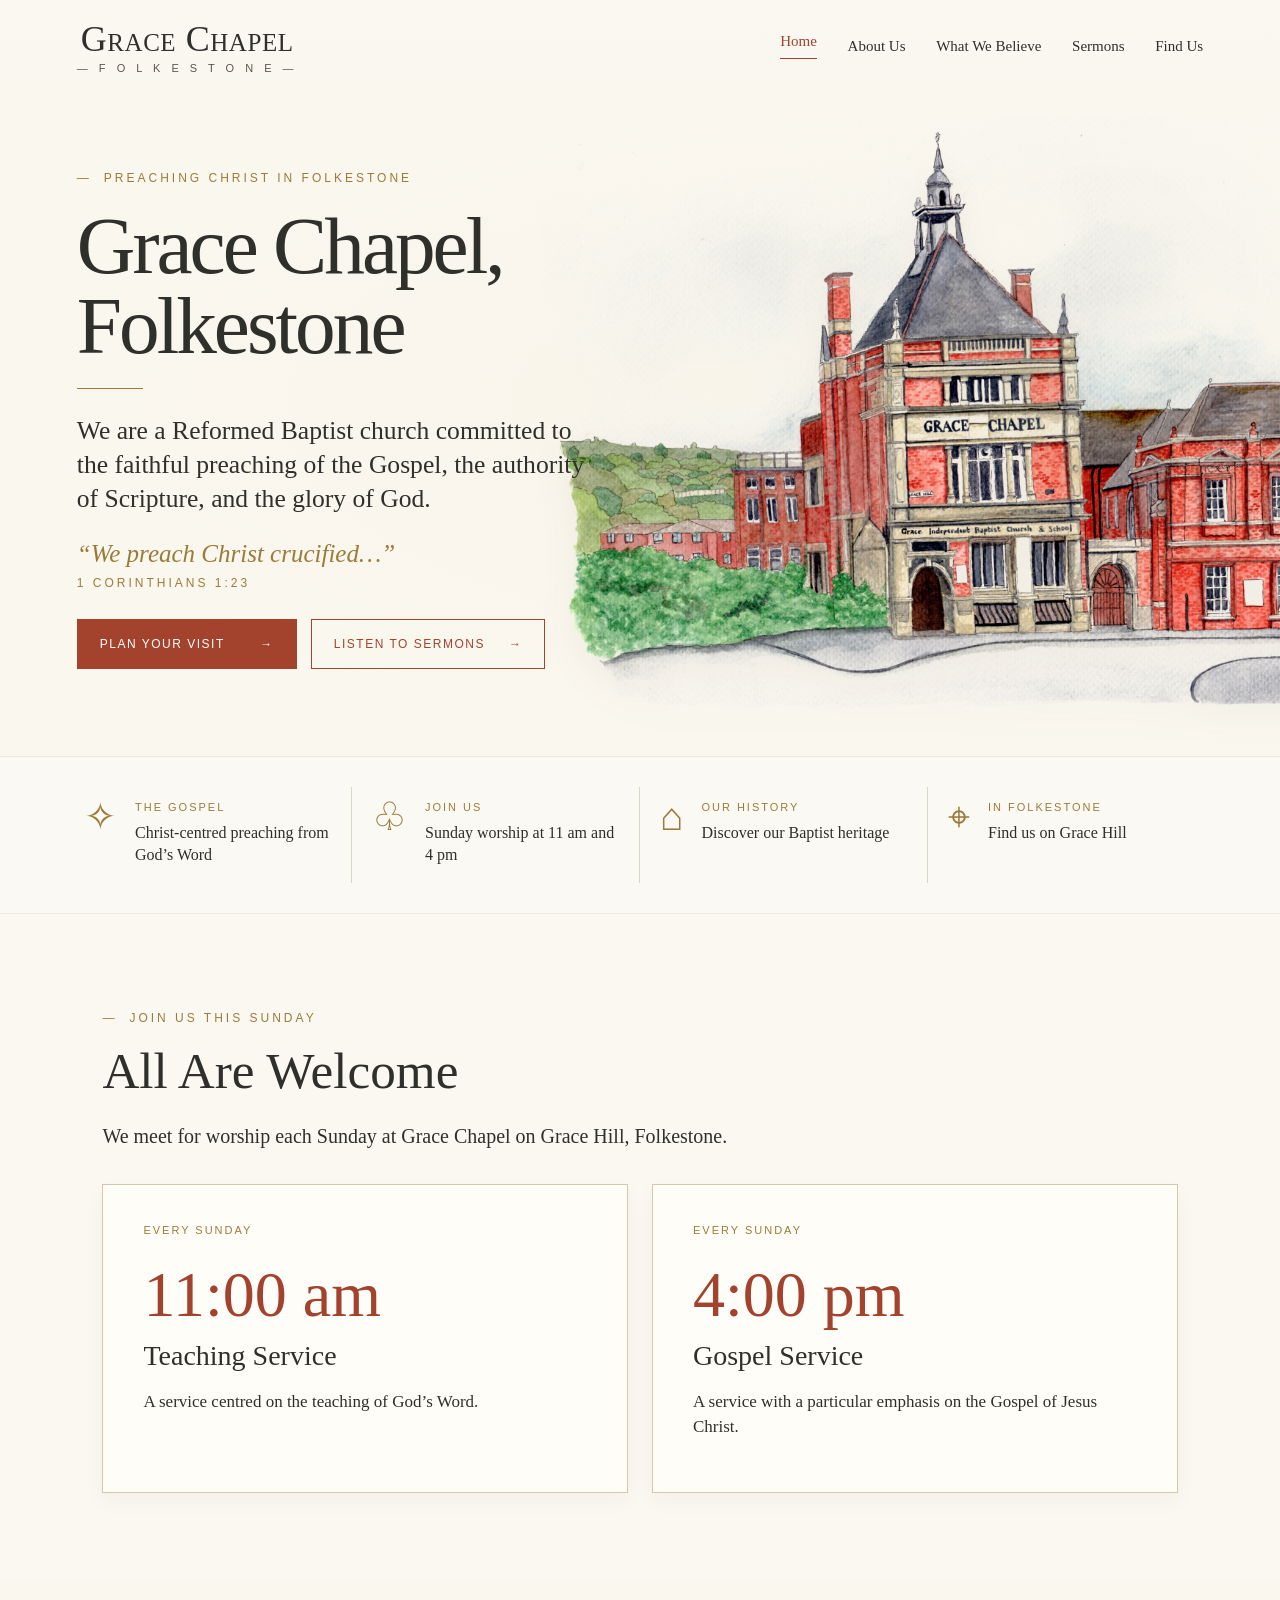
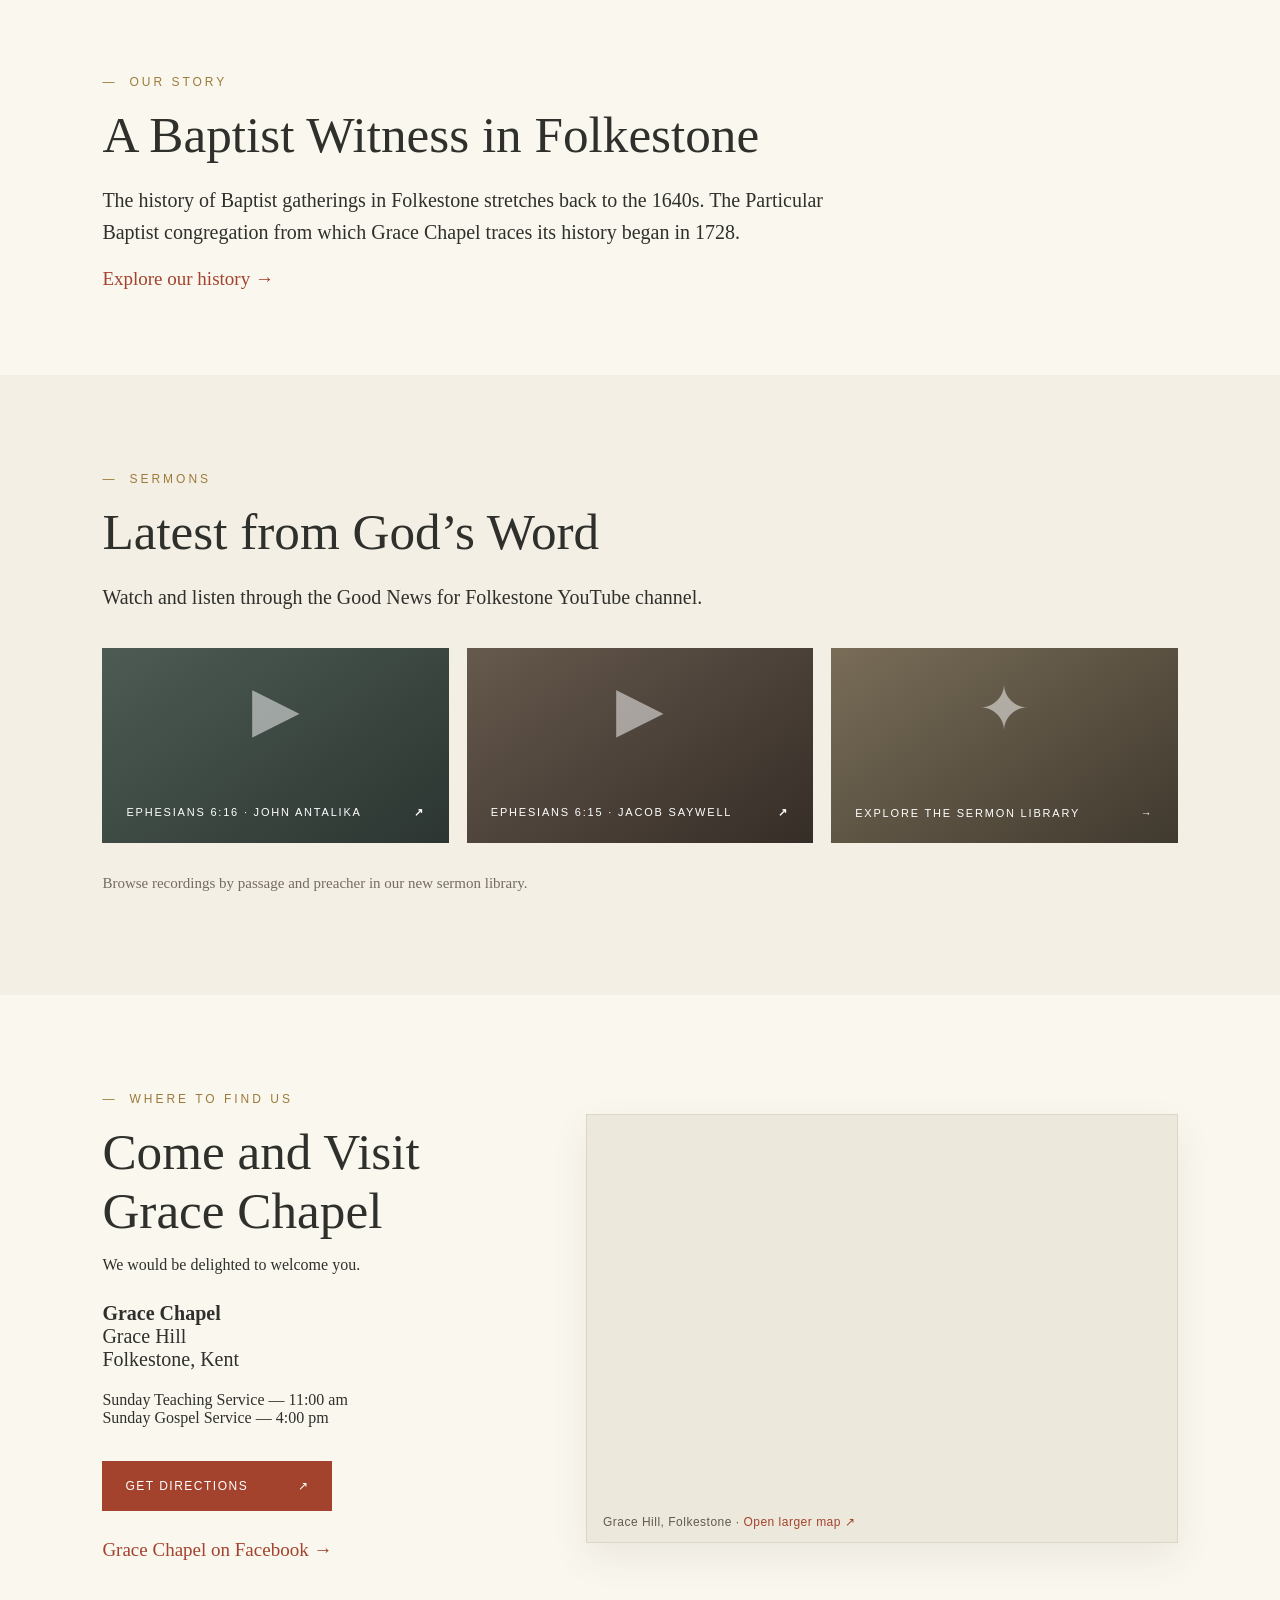
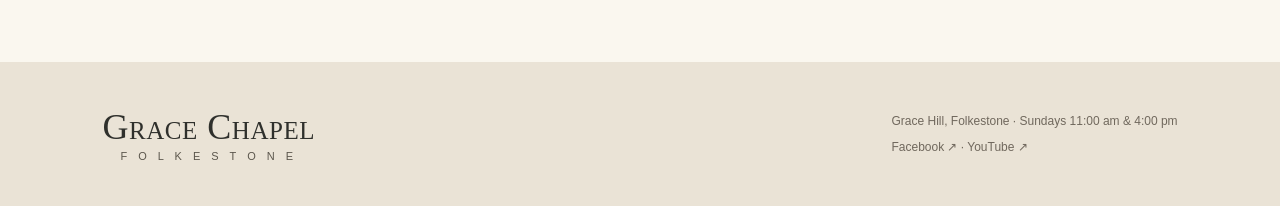
==== grace-chapel-v6 2/index.html @ 2b835fc9 "Add files via upload" ====
<!doctype html><html lang="en"><head><meta charset="utf-8"><meta name="viewport" content="width=device-width,initial-scale=1"><meta name="description" content="Grace Chapel Folkestone — a Reformed Baptist church on Grace Hill."><title>Welcome | Grace Chapel Folkestone</title><link rel="stylesheet" href="styles.css"></head><body><header class="site-header"><a class="brand" href="index.html"><span>Grace Chapel</span><small>— F O L K E S T O N E —</small></a><button class="menu-toggle" aria-label="Toggle navigation" aria-controls="nav" aria-expanded="false">☰</button><nav id="nav"><a href="index.html" aria-current="page">Home</a><a href="about.html">About Us</a><a href="beliefs.html">What We Believe</a><a href="sermons.html">Sermons</a><a href="index.html#visit">Find Us</a></nav></header><main><section class="hero" id="home"><div class="hero-copy"><p class="eyebrow">PREACHING CHRIST IN FOLKESTONE</p><h1>Grace Chapel,<br>Folkestone</h1><div class="rule"></div><p class="intro">We are a Reformed Baptist church committed to the faithful preaching of the Gospel, the authority of Scripture, and the glory of God.</p><p class="verse">“We preach Christ crucified…”</p><p class="reference">1 CORINTHIANS 1:23</p><div class="actions"><a class="button primary" href="#visit">Plan Your Visit <span>→</span></a><a class="button outline" href="sermons.html">Listen to Sermons <span>→</span></a></div></div><div class="hero-art"><img src="assets/chapel-watercolour.png" alt="Watercolour painting of Grace Chapel, Folkestone"></div></section><section class="features" aria-label="Explore Grace Chapel"><a href="beliefs.html"><span class="icon">✧</span><div><strong>THE GOSPEL</strong><p>Christ-centred preaching from God’s Word</p></div></a><a href="index.html#sunday"><span class="icon">♧</span><div><strong>JOIN US</strong><p>Sunday worship at 11 am and 4 pm</p></div></a><a href="about.html"><span class="icon">⌂</span><div><strong>OUR HISTORY</strong><p>Discover our Baptist heritage</p></div></a><a href="index.html#visit"><span class="icon">⌖</span><div><strong>IN FOLKESTONE</strong><p>Find us on Grace Hill</p></div></a></section><section class="content sunday" id="sunday"><p class="eyebrow">JOIN US THIS SUNDAY</p><h2>All Are Welcome</h2><p>We meet for worship each Sunday at Grace Chapel on Grace Hill, Folkestone.</p><div class="service-grid"><article class="service-card"><span>EVERY SUNDAY</span><strong>11:00 am</strong><h3>Teaching Service</h3><p>A service centred on the teaching of God’s Word.</p></article><article class="service-card"><span>EVERY SUNDAY</span><strong>4:00 pm</strong><h3>Gospel Service</h3><p>A service with a particular emphasis on the Gospel of Jesus Christ.</p></article></div></section><section class="content"><p class="eyebrow">OUR STORY</p><h2>A Baptist Witness in Folkestone</h2><p>The history of Baptist gatherings in Folkestone stretches back to the 1640s. The Particular Baptist congregation from which Grace Chapel traces its history began in 1728.</p><a class="text-link" href="about.html">Explore our history →</a></section><section class="content shaded sermons"><p class="eyebrow">SERMONS</p><h2>Latest from God’s Word</h2><p>Watch and listen through the Good News for Folkestone YouTube channel.</p><div class="sermon-tiles"><a href="https://www.youtube.com/watch?v=BIn6iBzFqns" target="_blank" rel="noopener"><span class="sermon-art">▶</span><span>EPHESIANS 6:16 · JOHN ANTALIKA <b>↗</b></span></a><a href="https://www.youtube.com/watch?v=5wMyLLupa9E" target="_blank" rel="noopener"><span class="sermon-art">▶</span><span>EPHESIANS 6:15 · JACOB SAYWELL <b>↗</b></span></a><a href="sermons.html"><span class="sermon-art">✦</span><span>EXPLORE THE SERMON LIBRARY <b>→</b></span></a></div><p class="note">Browse recordings by passage and preacher in our new sermon library.</p></section><section class="content find-us" id="visit"><div class="find-copy"><p class="eyebrow">WHERE TO FIND US</p><h2>Come and Visit<br>Grace Chapel</h2><p>We would be delighted to welcome you.</p><p class="visit-detail"><strong>Grace Chapel</strong><br>Grace Hill<br>Folkestone, Kent</p><p>Sunday Teaching Service — 11:00 am<br>Sunday Gospel Service — 4:00 pm</p><a class="button primary directions" href="https://www.google.com/maps/search/?api=1&amp;query=Grace+Chapel+Grace+Hill+Folkestone" target="_blank" rel="noopener">Get Directions <span>↗</span></a><p class="social-link"><a class="text-link" href="https://www.facebook.com/gracechapelfolkestone" target="_blank" rel="noopener">Grace Chapel on Facebook →</a></p></div><div class="map-frame"><iframe title="Map of Grace Hill, Folkestone" src="https://maps.google.com/maps?q=Grace%20Chapel%20Grace%20Hill%20Folkestone&amp;output=embed" loading="lazy" referrerpolicy="no-referrer-when-downgrade"></iframe><div class="map-caption">Grace Hill, Folkestone · <a href="https://www.google.com/maps/search/?api=1&amp;query=Grace+Chapel+Grace+Hill+Folkestone" target="_blank" rel="noopener">Open larger map ↗</a></div></div></section></main><footer><div class="brand"><span>Grace Chapel</span><small>F O L K E S T O N E</small></div><div><p>Grace Hill, Folkestone · Sundays 11:00 am &amp; 4:00 pm</p><p><a href="https://www.facebook.com/gracechapelfolkestone" target="_blank" rel="noopener">Facebook ↗</a> · <a href="https://www.youtube.com/@goodnews4folkestone" target="_blank" rel="noopener">YouTube ↗</a></p></div></footer><script src="script.js"></script></body></html>
---- grace-chapel-v6 2/styles.css ----
:root{--cream:#f8f5ed;--cream2:#f2ede2;--ink:#2f302c;--brick:#9c432e;--gold:#967c40;--line:#ded6c5}*{box-sizing:border-box}html{scroll-behavior:smooth}body{margin:0;background:var(--cream);color:var(--ink);font-family:Georgia,'Times New Roman',serif}a{color:inherit;text-decoration:none}.site-header{height:100px;padding:20px clamp(24px,6vw,96px);display:flex;align-items:center;justify-content:space-between;gap:28px;background:var(--cream)}.brand{display:flex;flex-direction:column;align-items:center;white-space:nowrap}.brand span{font-size:32px;font-variant:small-caps;letter-spacing:.025em}.brand small{font-family:Arial,sans-serif;font-size:11px;letter-spacing:2px;color:#5b564c}.site-header nav{display:flex;gap:clamp(12px,2.4vw,35px);align-items:center}.site-header nav a{font-size:15px;white-space:nowrap}.site-header nav a:hover,.text-link:hover{color:var(--brick)}.menu-toggle{display:none}.hero{min-height:640px;display:grid;grid-template-columns:45% 55%;align-items:center;padding:35px 4% 60px 6%;overflow:hidden}.hero-copy{position:relative;z-index:2;max-width:630px}.eyebrow,.reference{font:12px Arial,sans-serif;letter-spacing:3px;color:var(--gold)}.eyebrow:before{content:'—';margin-right:12px}.hero h1{font-size:clamp(55px,6.3vw,104px);font-weight:400;line-height:1.01;letter-spacing:-3px;margin:24px 0}.rule{height:1px;width:66px;background:var(--gold);margin:20px 0}.intro{font-size:clamp(19px,2vw,28px);line-height:1.32;max-width:590px;margin:25px 0}.verse{font-size:25px;font-style:italic;color:var(--gold);margin:22px 0 8px}.reference{margin:0 0 29px}.actions{display:flex;flex-wrap:wrap;gap:14px}.button{display:inline-flex;gap:24px;justify-content:space-between;align-items:center;border:1px solid var(--brick);padding:17px 22px;text-transform:uppercase;font:12px Arial,sans-serif;letter-spacing:1.5px;min-width:220px}.primary{background:var(--brick);color:white}.outline{color:var(--brick)}.button:hover{filter:brightness(.92)}.hero-art img{width:115%;max-width:none;display:block;margin-left:-7%;filter:drop-shadow(0 15px 16px rgba(74,55,33,.05))}.features{display:grid;grid-template-columns:repeat(4,1fr);padding:35px 5%;background:#fdfbf6;border-top:1px solid #eee8db;border-bottom:1px solid #eee8db}.features a{display:flex;gap:18px;padding:10px 20px;border-right:1px solid var(--line)}.features a:last-child{border:0}.features .icon{font-size:39px;color:var(--gold);line-height:1}.features strong{font:11px Arial,sans-serif;letter-spacing:2px;color:var(--gold)}.features p{font-size:16px;line-height:1.35;margin:7px 0}.content{padding:85px max(8%,24px);scroll-margin-top:20px}.content h2{font-size:clamp(36px,4vw,60px);font-weight:400;margin:16px 0}.content>p:not(.eyebrow){font-size:20px;line-height:1.6;max-width:760px}.shaded{background:var(--cream2)}.text-link{color:var(--brick);font-size:19px}.note{font-size:15px!important;color:#746c60}footer{background:#eae3d6;padding:40px 8%;display:flex;justify-content:space-between;align-items:center;gap:30px}footer p{font:12px Arial,sans-serif;color:#70685d}@media(max-width:1050px){.site-header nav{gap:12px}.site-header nav a{font-size:12px}.brand span{font-size:25px}.hero{grid-template-columns:1fr 1fr}.features{grid-template-columns:repeat(2,1fr)}.features a:nth-child(2){border:0}}@media(max-width:760px){.site-header{height:75px;padding:15px 22px}.brand span{font-size:25px}.menu-toggle{display:block;border:0;background:transparent;font-size:25px}.site-header nav{display:none;position:absolute;top:75px;left:0;right:0;background:#fdfbf6;padding:24px;z-index:10;flex-direction:column;align-items:flex-start;box-shadow:0 8px 12px #0001}.site-header nav.open{display:flex}.site-header nav a{font-size:17px;padding:5px}.hero{display:flex;flex-direction:column;padding:38px 25px 20px;min-height:unset}.hero h1{font-size:clamp(52px,12vw,80px);letter-spacing:-2px}.hero-art{width:100%;margin-top:25px}.hero-art img{width:110%;margin-left:-5%}.intro{font-size:21px}.features{grid-template-columns:1fr;padding:15px 22px}.features a{border:0;border-bottom:1px solid var(--line)!important}.features a:last-child{border:0!important}.content{padding:60px 26px}footer{flex-direction:column;text-align:center}.button{min-width:unset;width:100%}}

/* Version 2 — closer to the approved visual reference */
:root{--cream:#faf7ef;--cream2:#f4efe5;--brick:#a3432d;--gold:#9b7b3a}
.site-header{height:92px;background:linear-gradient(180deg,#faf8f1,#faf7ef)}
.brand span{font-size:36px;font-variant:small-caps;letter-spacing:.015em}
.brand small{letter-spacing:4px;margin-top:2px}
.site-header nav a:first-child{color:var(--brick);border-bottom:1px solid var(--brick);padding-bottom:10px}
.hero{min-height:650px;padding-top:25px;padding-bottom:45px;background:radial-gradient(ellipse at 70% 48%,#f8f4e9 0%,#faf7ef 70%);grid-template-columns:45% 55%}
.hero h1{font-size:clamp(58px,6.35vw,106px);line-height:.98;margin:22px 0}
.hero-art img{width:119%;margin-left:-10%}
.features{background:#fbf9f3;padding-top:30px;padding-bottom:30px}
.sermons .sermon-tiles{display:grid;grid-template-columns:repeat(3,1fr);gap:18px;margin:35px 0 28px}
.sermon-tiles a{min-height:195px;background:linear-gradient(145deg,#4d5b54,#2c3531);color:#fff;display:flex;flex-direction:column;justify-content:space-between;padding:24px;transition:transform .2s}
.sermon-tiles a:nth-child(2){background:linear-gradient(145deg,#66594d,#352d27)}
.sermon-tiles a:nth-child(3){background:linear-gradient(145deg,#796d58,#40392e)}
.sermon-tiles a:hover{transform:translateY(-3px)}
.sermon-art{font-size:62px;opacity:.5;text-align:center}
.sermon-tiles a>span:last-child{font:11px Arial,sans-serif;letter-spacing:1.8px;display:flex;justify-content:space-between;gap:10px}
.find-us{display:grid;grid-template-columns:42% 58%;align-items:center;gap:55px;padding-right:calc(8% + 55px);background:#faf7ef}
.find-us .visit-detail{font-size:20px;margin-top:28px}
.find-us .note{font-size:15px!important;line-height:1.6}
.find-us .directions{margin-top:18px;min-width:230px}
.find-us .social-link{margin-top:28px}
.map-frame{border:1px solid #ded6c5;background:#ede8dc;padding:8px;box-shadow:0 15px 35px #483c2815}
.map-frame iframe{display:block;width:100%;height:380px;border:0;filter:saturate(.75)}
.map-caption{font:12px Arial,sans-serif;letter-spacing:.5px;color:#625a4d;padding:12px 8px 5px}
.map-caption a{color:var(--brick)}
@media(max-width:1050px){.find-us{grid-template-columns:1fr;gap:25px;padding-right:8%}.hero-art img{width:115%}}
@media(max-width:760px){.site-header{height:75px}.brand span{font-size:25px}.hero{min-height:0;padding-top:35px}.hero h1{font-size:clamp(52px,12vw,80px)}.hero-art img{width:110%;margin-left:-5%}.sermons .sermon-tiles{grid-template-columns:1fr}.sermon-tiles a{min-height:150px}.find-us{padding:60px 26px;gap:24px}.map-frame iframe{height:300px}}

/* V3: enlarge the original watercolour, without altering the rest of the page */
@media(min-width:1051px){
 .hero{grid-template-columns:43% 57%;padding-right:0}
 .hero-art{min-width:0;display:flex;align-items:center;justify-content:flex-start}
 .hero-art img{width:130%;max-width:none;margin-left:-8%;height:auto}
}
@media(min-width:761px) and (max-width:1050px){
 .hero-art img{width:132%;max-width:none;margin-left:-13%;height:auto}
}
@media(max-width:760px){
 .hero-art{width:100%;margin-top:20px}
 .hero-art img{width:118%;max-width:none;margin-left:-9%;height:auto}
}

/* V4 multi-page design */
.site-header nav a:first-child{color:inherit;border:0;padding:0}.site-header nav a[aria-current="page"]{color:var(--brick);border-bottom:1px solid var(--brick);padding-bottom:8px}
.page-hero{background:radial-gradient(ellipse at 85% 25%,#eee7d7,transparent 55%),var(--cream2);padding:90px max(8%,24px) 75px;border-bottom:1px solid var(--line)}.page-hero h1{font-weight:400;font-size:clamp(48px,6vw,90px);line-height:1.07;margin:20px 0}.page-hero>p:last-child{font-size:23px;line-height:1.5;max-width:800px}.long-form{max-width:1040px;margin:0 auto;padding:65px 28px 105px}.long-form section{margin-bottom:65px;scroll-margin-top:40px}.long-form h2{font-size:clamp(30px,3vw,45px);font-weight:400;color:#493e32;margin:30px 0}.long-form p,.long-form li,.long-form blockquote{font-size:19px;line-height:1.78}.long-form a{color:var(--brick);text-decoration:underline;text-underline-offset:4px}.long-form blockquote{margin:28px 0;padding:25px 34px;border-left:3px solid var(--gold);background:var(--cream2);font-style:italic}.on-page{display:flex;gap:20px;flex-wrap:wrap;padding:20px 0 32px;margin-bottom:38px;border-bottom:1px solid var(--line)}.on-page a{font:13px Arial,sans-serif;letter-spacing:1px}.belief-list{padding-left:34px}.belief-list li{padding:0 0 24px 12px}.belief-list li::marker{color:var(--brick);font-weight:bold}.history-period{margin-bottom:70px}.history-period h2{border-bottom:1px solid var(--line);padding-bottom:16px}.timeline{border-left:2px solid #d9c7aa;margin-left:12px}.timeline-item{position:relative;padding:0 0 25px 36px;display:grid;grid-template-columns:135px 1fr;gap:22px}.timeline-item:before{content:"";position:absolute;left:-7px;top:9px;width:12px;height:12px;border-radius:50%;background:var(--brick)}.timeline-item strong{color:var(--brick);font-size:19px}.timeline-item p{margin:0}.sunday{background:#fbf8f1}.service-grid{display:grid;grid-template-columns:repeat(2,1fr);gap:24px;margin-top:32px}.service-card{border:1px solid #d5c6ac;padding:35px 40px;background:#fffdf8;box-shadow:0 8px 20px #3e34200a}.service-card>span{font:11px Arial,sans-serif;letter-spacing:2px;color:var(--gold)}.service-card>strong{display:block;font-size:clamp(44px,5vw,72px);font-weight:400;color:var(--brick);margin:20px 0 8px}.service-card h3{font-size:28px;font-weight:400;margin:8px 0}.service-card p{font-size:17px;line-height:1.5}.sermon-tiles{display:grid;grid-template-columns:repeat(3,1fr);gap:18px;margin:35px 0 28px}.sermon-tiles a{min-height:195px;background:linear-gradient(145deg,#4d5b54,#2c3531);color:#fff;display:flex;flex-direction:column;justify-content:space-between;padding:24px;transition:transform .2s}.sermon-tiles a:nth-child(2){background:linear-gradient(145deg,#66594d,#352d27)}.sermon-tiles a:nth-child(3){background:linear-gradient(145deg,#796d58,#40392e)}.sermon-tiles a:hover{transform:translateY(-3px)}.sermon-art{font-size:62px;opacity:.5;text-align:center}.sermon-tiles a>span:last-child{font:11px Arial,sans-serif;letter-spacing:1.8px;display:flex;justify-content:space-between;gap:10px}
@media(max-width:760px){.page-hero{padding:60px 26px}.long-form{padding:40px 24px}.timeline-item{grid-template-columns:1fr;gap:3px;padding-left:24px}.timeline-item p{font-size:17px}.service-grid,.sermon-tiles{grid-template-columns:1fr}.service-card{padding:27px}.long-form blockquote{padding:20px}.long-form p,.long-form li,.long-form blockquote{font-size:17px}}

/* V5 sermon library */
.sermon-library{max-width:1450px;margin:auto}.library-intro{display:flex;justify-content:space-between;gap:30px;align-items:end}.catalogue-status,.result-count{font:13px Arial,sans-serif;color:#716658}.featured-sermon{display:grid;grid-template-columns:48% 52%;background:#eae2d3;margin:30px 0 55px;min-height:330px}.featured-art{background:#343b37;display:flex;align-items:center}.featured-art img{width:100%;height:100%;object-fit:cover}.featured-copy{padding:42px}.featured-copy h3{font-size:clamp(32px,3vw,50px);font-weight:400;margin:12px 0}.featured-copy p{font-size:17px;line-height:1.55}.featured-copy .button{margin-top:15px}.library-controls{display:grid;grid-template-columns:2fr 1fr 1fr 1fr;gap:16px;margin:30px 0}.library-controls label{display:flex;flex-direction:column;gap:10px;font:12px Arial,sans-serif;text-transform:uppercase;letter-spacing:1px;color:#625749}.library-controls input,.library-controls select{border:1px solid #cfc4b0;background:#fffdf8;padding:14px;font:15px Arial,sans-serif;width:100%;min-width:0;color:var(--ink)}.library-grid{display:grid;grid-template-columns:repeat(3,minmax(0,1fr));gap:25px;margin-top:24px}.library-card{background:#fffdf8;border:1px solid var(--line);box-shadow:0 8px 20px #3e34200a;overflow:hidden}.sermon-image{border:0;padding:0;cursor:pointer;background:#34413b;position:relative;display:block;width:100%;aspect-ratio:16/9}.sermon-image img{width:100%;height:100%;object-fit:cover}.play-mark{position:absolute;top:50%;left:50%;transform:translate(-50%,-50%);border-radius:50%;background:#a3432de8;color:white;width:58px;height:58px;display:grid;place-items:center}.sermon-card-body{padding:25px}.sermon-card-body h3{font-size:27px;font-weight:400;margin:10px 0}.sermon-meta{font:13px Arial,sans-serif;color:#786d5f}.sermon-excerpt{font-size:16px;line-height:1.55}.watch-link{border:0;padding:10px 0;background:transparent;color:var(--brick);font:16px Georgia,serif;cursor:pointer}.sermon-dialog{padding:0;border:1px solid #b6a78e;max-width:850px;width:calc(100% - 30px);max-height:90vh;background:var(--cream);color:var(--ink)}.sermon-dialog::backdrop{background:#161713bb}.dialog-close{display:block;margin-left:auto;padding:15px 20px;border:0;background:var(--cream);cursor:pointer}.sermon-dialog iframe{width:100%;aspect-ratio:16/9;border:0;display:block}.dialog-body{padding:25px 35px 35px}.dialog-body h2{font-size:35px;font-weight:400}.dialog-body p{line-height:1.6}.dialog-body #dialog-description{white-space:pre-line}@media(max-width:950px){.library-controls{grid-template-columns:1fr 1fr}.library-grid{grid-template-columns:1fr 1fr}}@media(max-width:650px){.library-intro{display:block}.featured-sermon{grid-template-columns:1fr}.featured-art{aspect-ratio:16/9}.featured-copy{padding:25px}.library-controls,.library-grid{grid-template-columns:1fr}}
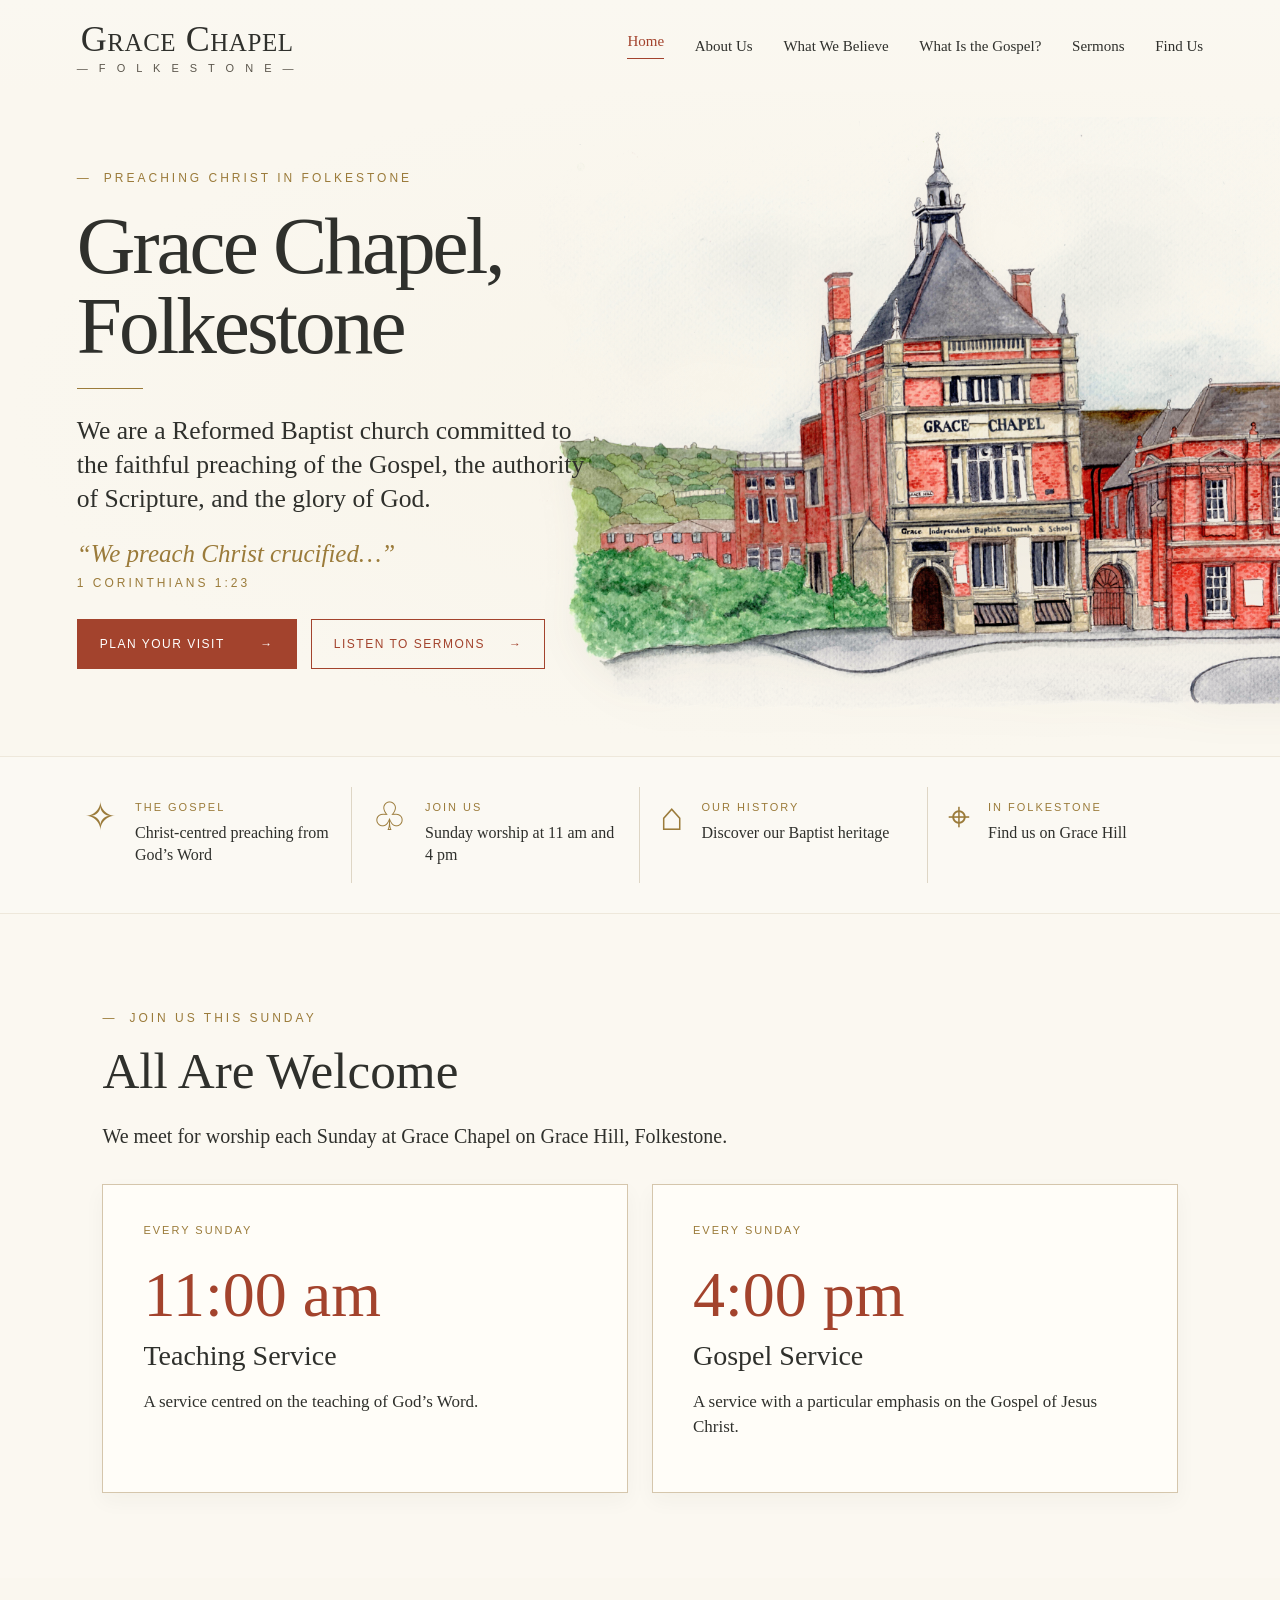
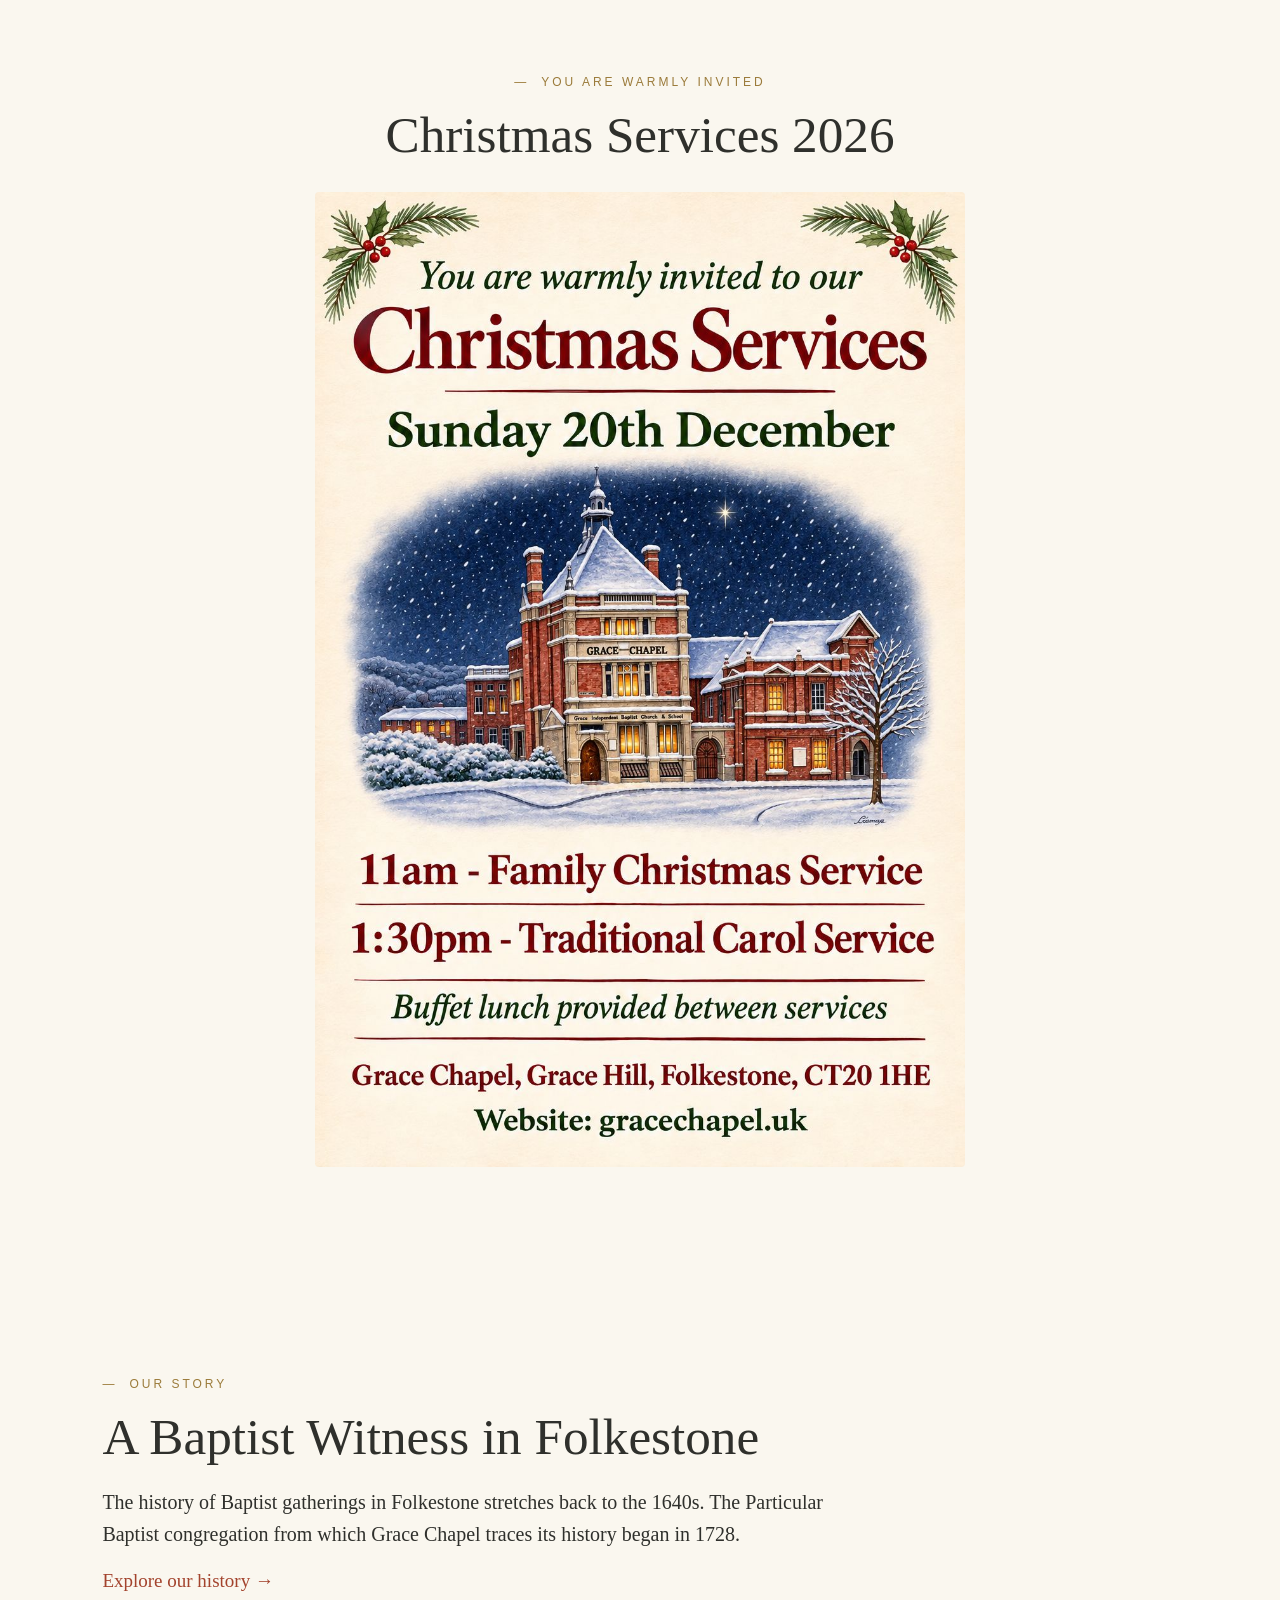
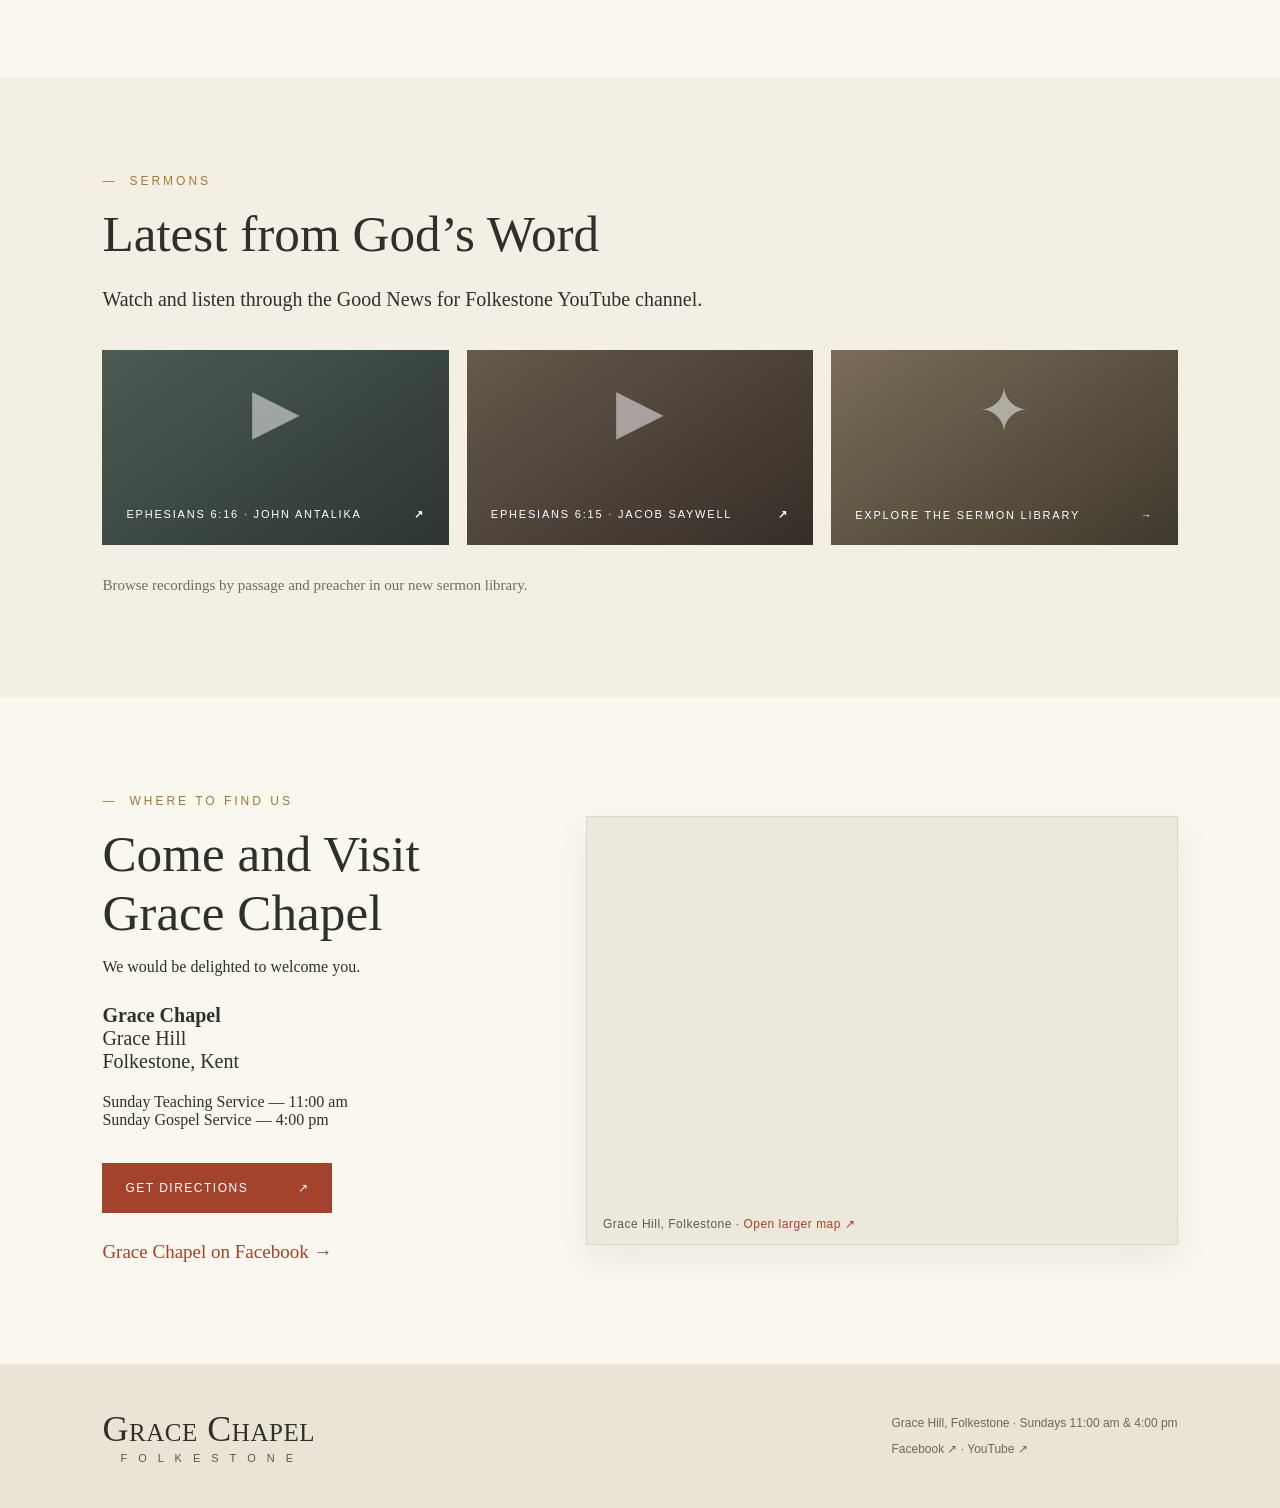
==== commit 0b94c45d: "Fix HTML formatting and update Christmas services section" ====
--- a/grace-chapel-v6 2/index.html
+++ b/grace-chapel-v6 2/index.html
@@ -1 +1,183 @@
-<!doctype html><html lang="en"><head><meta charset="utf-8"><meta name="viewport" content="width=device-width,initial-scale=1"><meta name="description" content="Grace Chapel Folkestone — a Reformed Baptist church on Grace Hill."><title>Welcome | Grace Chapel Folkestone</title><link rel="stylesheet" href="styles.css"></head><body><header class="site-header"><a class="brand" href="index.html"><span>Grace Chapel</span><small>— F O L K E S T O N E —</small></a><button class="menu-toggle" aria-label="Toggle navigation" aria-controls="nav" aria-expanded="false">☰</button><nav id="nav"><a href="index.html" aria-current="page">Home</a><a href="about.html">About Us</a><a href="beliefs.html">What We Believe</a><a href="sermons.html">Sermons</a><a href="index.html#visit">Find Us</a></nav></header><main><section class="hero" id="home"><div class="hero-copy"><p class="eyebrow">PREACHING CHRIST IN FOLKESTONE</p><h1>Grace Chapel,<br>Folkestone</h1><div class="rule"></div><p class="intro">We are a Reformed Baptist church committed to the faithful preaching of the Gospel, the authority of Scripture, and the glory of God.</p><p class="verse">“We preach Christ crucified…”</p><p class="reference">1 CORINTHIANS 1:23</p><div class="actions"><a class="button primary" href="#visit">Plan Your Visit <span>→</span></a><a class="button outline" href="sermons.html">Listen to Sermons <span>→</span></a></div></div><div class="hero-art"><img src="assets/chapel-watercolour.png" alt="Watercolour painting of Grace Chapel, Folkestone"></div></section><section class="features" aria-label="Explore Grace Chapel"><a href="beliefs.html"><span class="icon">✧</span><div><strong>THE GOSPEL</strong><p>Christ-centred preaching from God’s Word</p></div></a><a href="index.html#sunday"><span class="icon">♧</span><div><strong>JOIN US</strong><p>Sunday worship at 11 am and 4 pm</p></div></a><a href="about.html"><span class="icon">⌂</span><div><strong>OUR HISTORY</strong><p>Discover our Baptist heritage</p></div></a><a href="index.html#visit"><span class="icon">⌖</span><div><strong>IN FOLKESTONE</strong><p>Find us on Grace Hill</p></div></a></section><section class="content sunday" id="sunday"><p class="eyebrow">JOIN US THIS SUNDAY</p><h2>All Are Welcome</h2><p>We meet for worship each Sunday at Grace Chapel on Grace Hill, Folkestone.</p><div class="service-grid"><article class="service-card"><span>EVERY SUNDAY</span><strong>11:00 am</strong><h3>Teaching Service</h3><p>A service centred on the teaching of God’s Word.</p></article><article class="service-card"><span>EVERY SUNDAY</span><strong>4:00 pm</strong><h3>Gospel Service</h3><p>A service with a particular emphasis on the Gospel of Jesus Christ.</p></article></div></section><section class="content"><p class="eyebrow">OUR STORY</p><h2>A Baptist Witness in Folkestone</h2><p>The history of Baptist gatherings in Folkestone stretches back to the 1640s. The Particular Baptist congregation from which Grace Chapel traces its history began in 1728.</p><a class="text-link" href="about.html">Explore our history →</a></section><section class="content shaded sermons"><p class="eyebrow">SERMONS</p><h2>Latest from God’s Word</h2><p>Watch and listen through the Good News for Folkestone YouTube channel.</p><div class="sermon-tiles"><a href="https://www.youtube.com/watch?v=BIn6iBzFqns" target="_blank" rel="noopener"><span class="sermon-art">▶</span><span>EPHESIANS 6:16 · JOHN ANTALIKA <b>↗</b></span></a><a href="https://www.youtube.com/watch?v=5wMyLLupa9E" target="_blank" rel="noopener"><span class="sermon-art">▶</span><span>EPHESIANS 6:15 · JACOB SAYWELL <b>↗</b></span></a><a href="sermons.html"><span class="sermon-art">✦</span><span>EXPLORE THE SERMON LIBRARY <b>→</b></span></a></div><p class="note">Browse recordings by passage and preacher in our new sermon library.</p></section><section class="content find-us" id="visit"><div class="find-copy"><p class="eyebrow">WHERE TO FIND US</p><h2>Come and Visit<br>Grace Chapel</h2><p>We would be delighted to welcome you.</p><p class="visit-detail"><strong>Grace Chapel</strong><br>Grace Hill<br>Folkestone, Kent</p><p>Sunday Teaching Service — 11:00 am<br>Sunday Gospel Service — 4:00 pm</p><a class="button primary directions" href="https://www.google.com/maps/search/?api=1&amp;query=Grace+Chapel+Grace+Hill+Folkestone" target="_blank" rel="noopener">Get Directions <span>↗</span></a><p class="social-link"><a class="text-link" href="https://www.facebook.com/gracechapelfolkestone" target="_blank" rel="noopener">Grace Chapel on Facebook →</a></p></div><div class="map-frame"><iframe title="Map of Grace Hill, Folkestone" src="https://maps.google.com/maps?q=Grace%20Chapel%20Grace%20Hill%20Folkestone&amp;output=embed" loading="lazy" referrerpolicy="no-referrer-when-downgrade"></iframe><div class="map-caption">Grace Hill, Folkestone · <a href="https://www.google.com/maps/search/?api=1&amp;query=Grace+Chapel+Grace+Hill+Folkestone" target="_blank" rel="noopener">Open larger map ↗</a></div></div></section></main><footer><div class="brand"><span>Grace Chapel</span><small>F O L K E S T O N E</small></div><div><p>Grace Hill, Folkestone · Sundays 11:00 am &amp; 4:00 pm</p><p><a href="https://www.facebook.com/gracechapelfolkestone" target="_blank" rel="noopener">Facebook ↗</a> · <a href="https://www.youtube.com/@goodnews4folkestone" target="_blank" rel="noopener">YouTube ↗</a></p></div></footer><script src="script.js"></script></body></html>+
+<!doctype html>
+<html lang="en">
+<head>
+  <meta charset="utf-8">
+  <meta name="viewport" content="width=device-width,initial-scale=1">
+  <meta name="description" content="Grace Chapel Folkestone — a Reformed Baptist church on Grace Hill.">
+  <title>Welcome | Grace Chapel Folkestone</title>
+  <link rel="stylesheet" href="styles.css">
+</head>
+<body>
+
+<header class="site-header">
+  <a class="brand" href="index.html">
+    <span>Grace Chapel</span>
+    <small>— F O L K E S T O N E —</small>
+  </a>
+  <button class="menu-toggle" aria-label="Toggle navigation" aria-controls="nav" aria-expanded="false">☰</button>
+  <nav id="nav">
+    <a href="index.html" aria-current="page">Home</a>
+    <a href="about.html">About Us</a>
+    <a href="beliefs.html">What We Believe</a>
+    <a href="sermons.html">Sermons</a>
+    <a href="index.html#visit">Find Us</a>
+  </nav>
+</header>
+
+<main>
+
+  <section class="hero" id="home">
+    <div class="hero-copy">
+      <p class="eyebrow">PREACHING CHRIST IN FOLKESTONE</p>
+      <h1>Grace Chapel,<br>Folkestone</h1>
+      <div class="rule"></div>
+      <p class="intro">We are a Reformed Baptist church committed to the faithful preaching of the Gospel, the authority of Scripture, and the glory of God.</p>
+      <p class="verse">“We preach Christ crucified…”</p>
+      <p class="reference">1 CORINTHIANS 1:23</p>
+      <div class="actions">
+        <a class="button primary" href="#visit">Plan Your Visit <span>→</span></a>
+        <a class="button outline" href="sermons.html">Listen to Sermons <span>→</span></a>
+      </div>
+    </div>
+    <div class="hero-art">
+      <img src="assets/chapel-watercolour.png" alt="Watercolour painting of Grace Chapel, Folkestone">
+    </div>
+  </section>
+
+  <section class="features" aria-label="Explore Grace Chapel">
+    <a href="beliefs.html">
+      <span class="icon">✧</span>
+      <div><strong>THE GOSPEL</strong><p>Christ-centred preaching from God’s Word</p></div>
+    </a>
+    <a href="index.html#sunday">
+      <span class="icon">♧</span>
+      <div><strong>JOIN US</strong><p>Sunday worship at 11 am and 4 pm</p></div>
+    </a>
+    <a href="about.html">
+      <span class="icon">⌂</span>
+      <div><strong>OUR HISTORY</strong><p>Discover our Baptist heritage</p></div>
+    </a>
+    <a href="index.html#visit">
+      <span class="icon">⌖</span>
+      <div><strong>IN FOLKESTONE</strong><p>Find us on Grace Hill</p></div>
+    </a>
+  </section>
+
+  <section class="content sunday" id="sunday">
+    <p class="eyebrow">JOIN US THIS SUNDAY</p>
+    <h2>All Are Welcome</h2>
+    <p>We meet for worship each Sunday at Grace Chapel on Grace Hill, Folkestone.</p>
+    <div class="service-grid">
+      <article class="service-card">
+        <span>EVERY SUNDAY</span>
+        <strong>11:00 am</strong>
+        <h3>Teaching Service</h3>
+        <p>A service centred on the teaching of God’s Word.</p>
+      </article>
+      <article class="service-card">
+        <span>EVERY SUNDAY</span>
+        <strong>4:00 pm</strong>
+        <h3>Gospel Service</h3>
+        <p>A service with a particular emphasis on the Gospel of Jesus Christ.</p>
+      </article>
+    </div>
+  </section>
+
+  <!-- CHRISTMAS SERVICES POSTER -->
+  <section class="content christmas-announcement" aria-labelledby="christmas-heading" style="text-align:center;">
+    <p class="eyebrow">YOU ARE WARMLY INVITED</p>
+    <h2 id="christmas-heading">Christmas Services 2026</h2>
+    <img
+      src="assets/christmas-services-2026.jpg"
+      alt="Grace Chapel Christmas Services, Sunday 20 December 2026. Family Christmas Service at 11 am, Traditional Carol Service at 1:30 pm, with buffet lunch between services."
+      style="display:block; width:100%; max-width:650px; height:auto; margin:28px auto; border-radius:4px;"
+      loading="lazy"
+    >
+  </section>
+
+  <section class="content">
+    <p class="eyebrow">OUR STORY</p>
+    <h2>A Baptist Witness in Folkestone</h2>
+    <p>The history of Baptist gatherings in Folkestone stretches back to the 1640s. The Particular Baptist congregation from which Grace Chapel traces its history began in 1728.</p>
+    <a class="text-link" href="about.html">Explore our history →</a>
+  </section>
+
+  <section class="content shaded sermons">
+    <p class="eyebrow">SERMONS</p>
+    <h2>Latest from God’s Word</h2>
+    <p>Watch and listen through the Good News for Folkestone YouTube channel.</p>
+    <div class="sermon-tiles">
+      <a href="https://www.youtube.com/watch?v=BIn6iBzFqns" target="_blank" rel="noopener">
+        <span class="sermon-art">▶</span>
+        <span>EPHESIANS 6:16 · JOHN ANTALIKA <b>↗</b></span>
+      </a>
+      <a href="https://www.youtube.com/watch?v=5wMyLLupa9E" target="_blank" rel="noopener">
+        <span class="sermon-art">▶</span>
+        <span>EPHESIANS 6:15 · JACOB SAYWELL <b>↗</b></span>
+      </a>
+      <a href="sermons.html">
+        <span class="sermon-art">✦</span>
+        <span>EXPLORE THE SERMON LIBRARY <b>→</b></span>
+      </a>
+    </div>
+    <p class="note">Browse recordings by passage and preacher in our new sermon library.</p>
+  </section>
+
+  <section class="content find-us" id="visit">
+    <div class="find-copy">
+      <p class="eyebrow">WHERE TO FIND US</p>
+      <h2>Come and Visit<br>Grace Chapel</h2>
+      <p>We would be delighted to welcome you.</p>
+      <p class="visit-detail">
+        <strong>Grace Chapel</strong><br>
+        Grace Hill<br>
+        Folkestone, Kent
+      </p>
+      <p>Sunday Teaching Service — 11:00 am<br>Sunday Gospel Service — 4:00 pm</p>
+      <a class="button primary directions"
+         href="https://www.google.com/maps/search/?api=1&amp;query=Grace+Chapel+Grace+Hill+Folkestone"
+         target="_blank" rel="noopener">
+        Get Directions <span>↗</span>
+      </a>
+      <p class="social-link">
+        <a class="text-link" href="https://www.facebook.com/gracechapelfolkestone" target="_blank" rel="noopener">
+          Grace Chapel on Facebook →
+        </a>
+      </p>
+    </div>
+    <div class="map-frame">
+      <iframe
+        title="Map of Grace Hill, Folkestone"
+        src="https://maps.google.com/maps?q=Grace%20Chapel%20Grace%20Hill%20Folkestone&amp;output=embed"
+        loading="lazy"
+        referrerpolicy="no-referrer-when-downgrade">
+      </iframe>
+      <div class="map-caption">
+        Grace Hill, Folkestone ·
+        <a href="https://www.google.com/maps/search/?api=1&amp;query=Grace+Chapel+Grace+Hill+Folkestone"
+           target="_blank" rel="noopener">Open larger map ↗</a>
+      </div>
+    </div>
+  </section>
+
+</main>
+
+<footer>
+  <div class="brand">
+    <span>Grace Chapel</span>
+    <small>F O L K E S T O N E</small>
+  </div>
+  <div>
+    <p>Grace Hill, Folkestone · Sundays 11:00 am &amp; 4:00 pm</p>
+    <p>
+      <a href="https://www.facebook.com/gracechapelfolkestone" target="_blank" rel="noopener">Facebook ↗</a>
+      ·
+      <a href="https://www.youtube.com/@goodnews4folkestone" target="_blank" rel="noopener">YouTube ↗</a>
+    </p>
+  </div>
+</footer>
+
+<script src="script.js"></script>
+</body>
+</html>
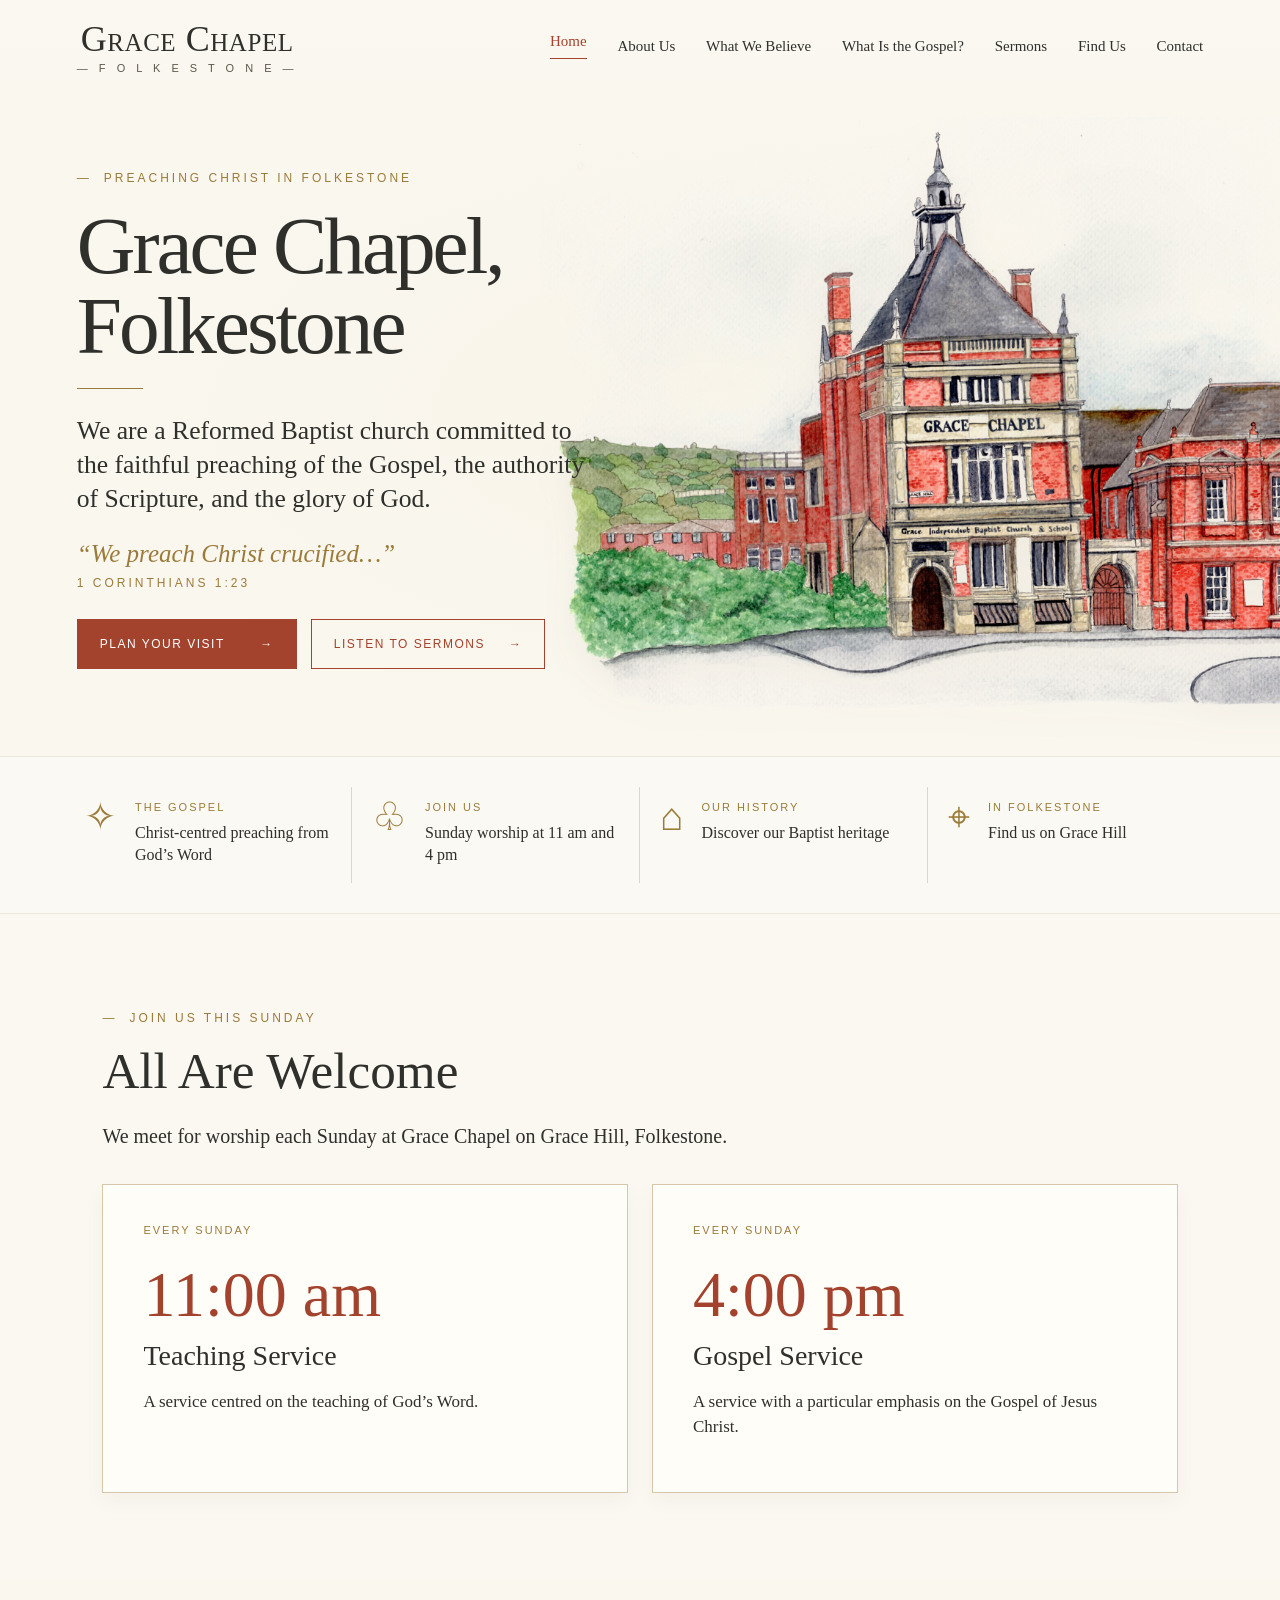
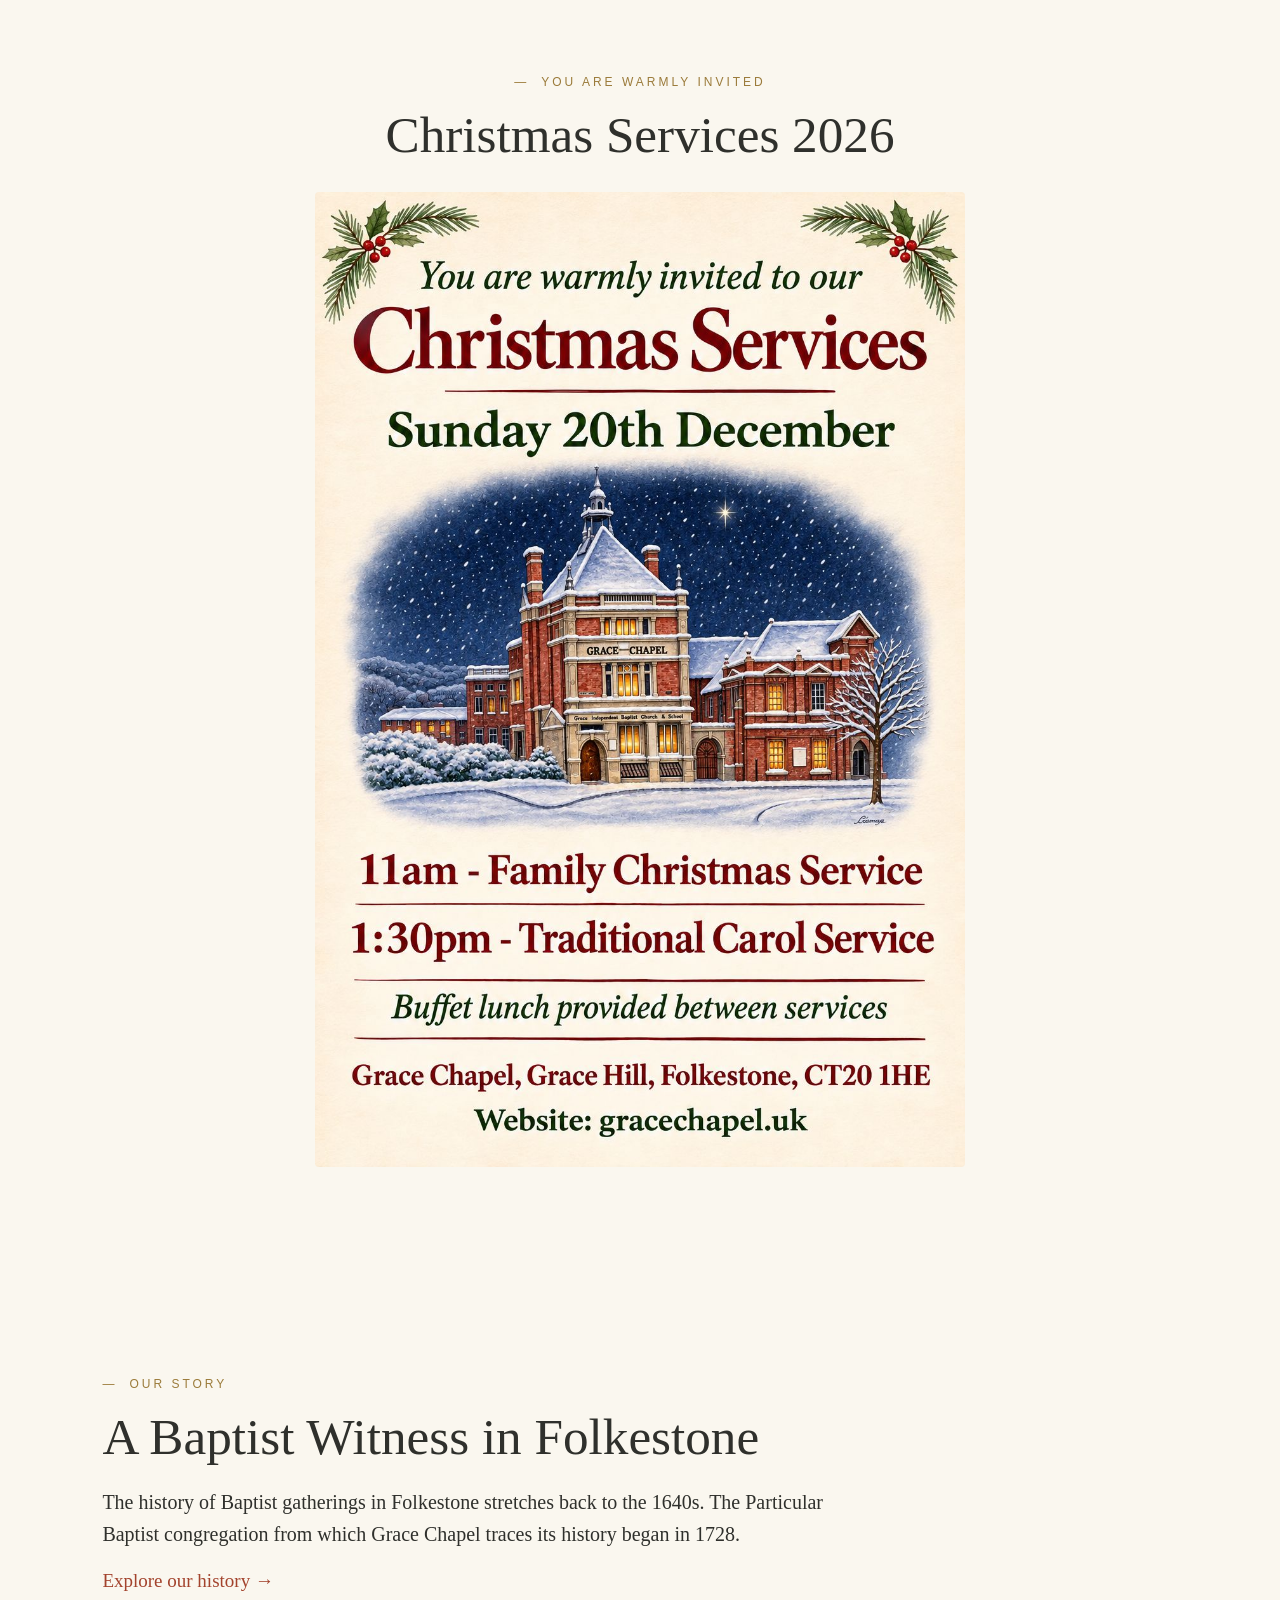
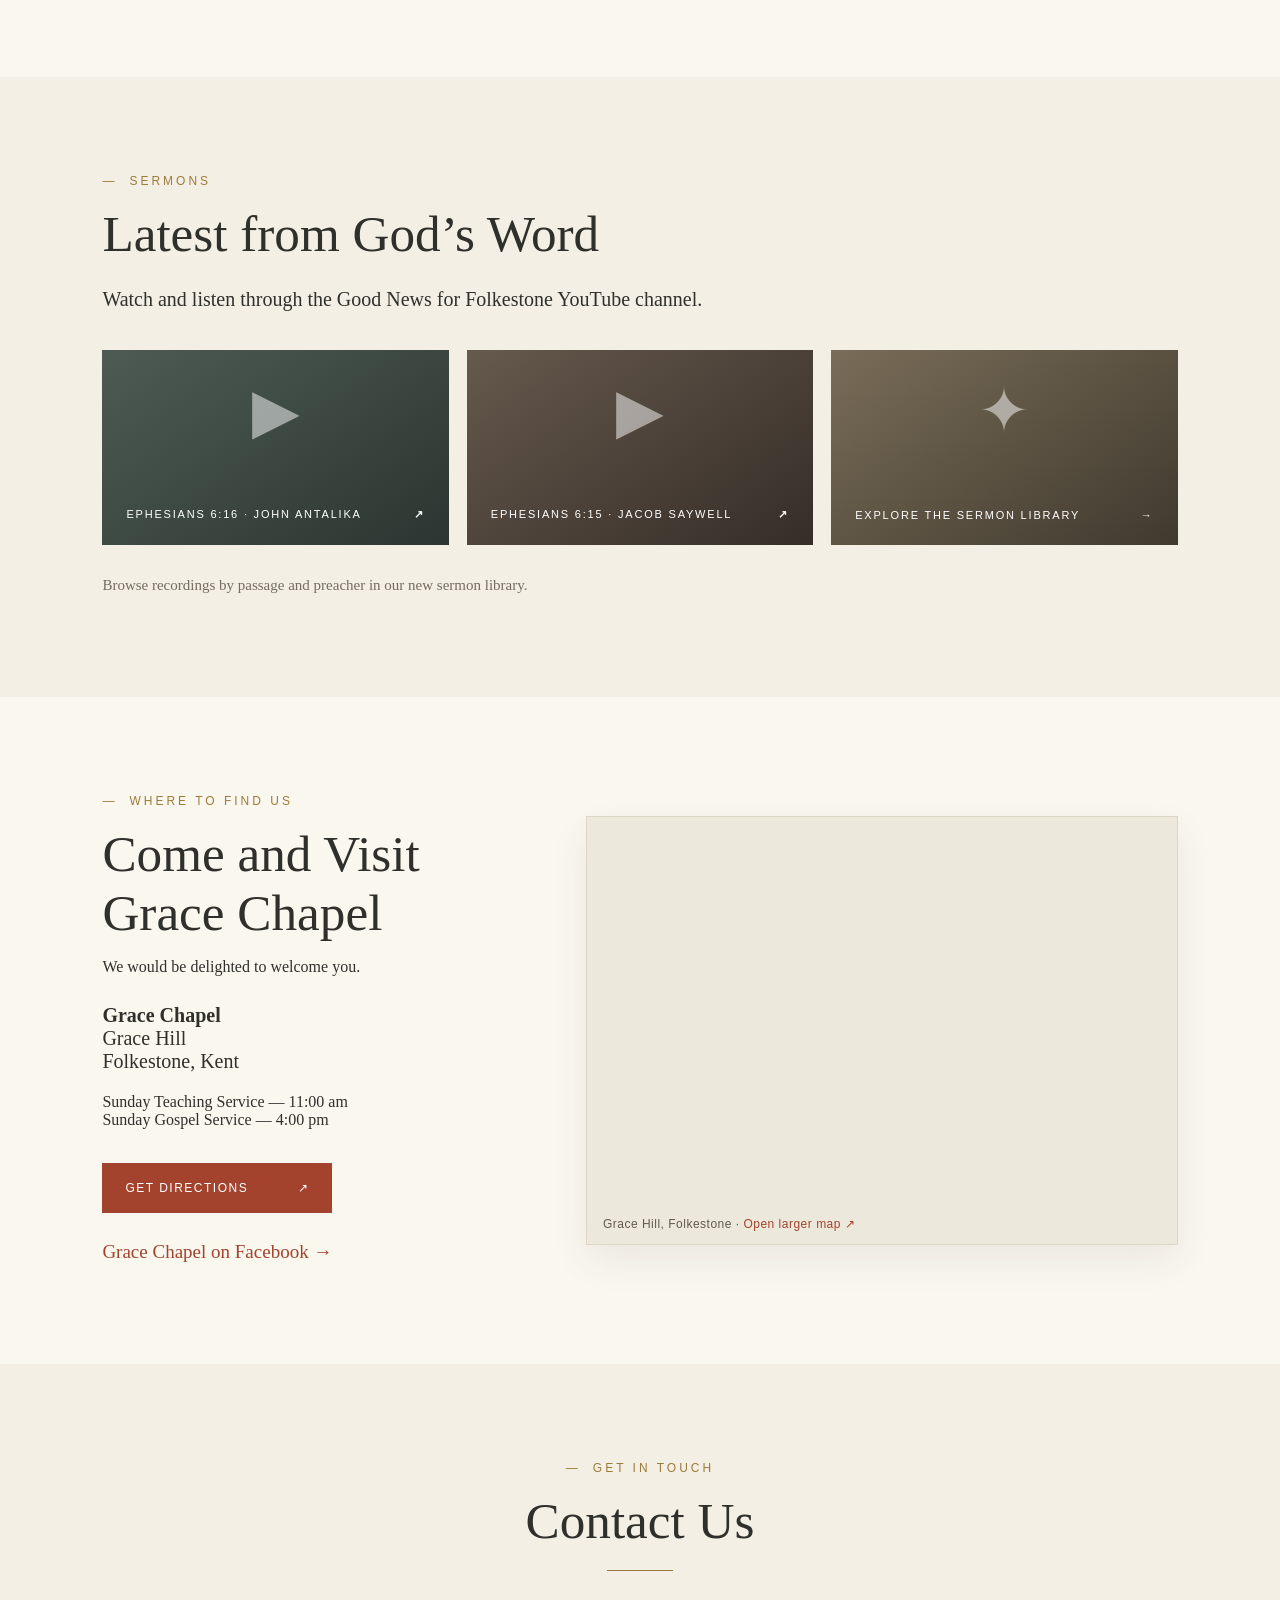
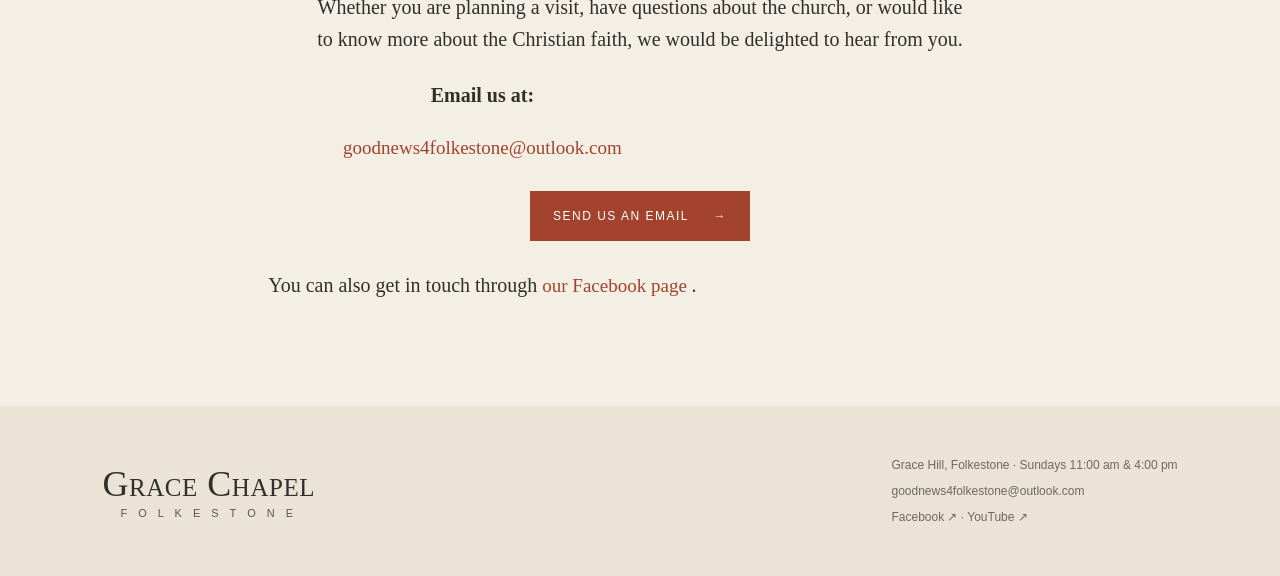
==== commit f55fae12: "Update index.html" ====
--- a/grace-chapel-v6 2/index.html
+++ b/grace-chapel-v6 2/index.html
@@ -22,6 +22,7 @@
     <a href="beliefs.html">What We Believe</a>
     <a href="sermons.html">Sermons</a>
     <a href="index.html#visit">Find Us</a>
+    <a href="index.html#contact">Contact</a>
   </nav>
 </header>
 
@@ -161,6 +162,42 @@
     </div>
   </section>
 
+  <!-- CONTACT SECTION -->
+  <section class="content shaded" id="contact" aria-labelledby="contact-heading" style="text-align:center; scroll-margin-top:100px;">
+    <p class="eyebrow">GET IN TOUCH</p>
+    <h2 id="contact-heading">Contact Us</h2>
+    <div class="rule" style="margin:20px auto;"></div>
+
+    <p style="max-width:650px; margin:0 auto 20px;">
+      Whether you are planning a visit, have questions about the church,
+      or would like to know more about the Christian faith,
+      we would be delighted to hear from you.
+    </p>
+
+    <p style="margin:24px 0 12px;">
+      <strong>Email us at:</strong>
+    </p>
+
+    <p style="overflow-wrap:anywhere;">
+      <a class="text-link" href="mailto:goodnews4folkestone@outlook.com">
+        goodnews4folkestone@outlook.com
+      </a>
+    </p>
+
+    <div style="margin:28px 0;">
+      <a class="button primary" href="mailto:goodnews4folkestone@outlook.com">
+        Send Us an Email <span>→</span>
+      </a>
+    </div>
+
+    <p>
+      You can also get in touch through
+      <a class="text-link" href="https://www.facebook.com/gracechapelfolkestone" target="_blank" rel="noopener">
+        our Facebook page
+      </a>.
+    </p>
+  </section>
+
 </main>
 
 <footer>
@@ -170,6 +207,11 @@
   </div>
   <div>
     <p>Grace Hill, Folkestone · Sundays 11:00 am &amp; 4:00 pm</p>
+    <p style="overflow-wrap:anywhere;">
+      <a href="mailto:goodnews4folkestone@outlook.com">
+        goodnews4folkestone@outlook.com
+      </a>
+    </p>
     <p>
       <a href="https://www.facebook.com/gracechapelfolkestone" target="_blank" rel="noopener">Facebook ↗</a>
       ·
